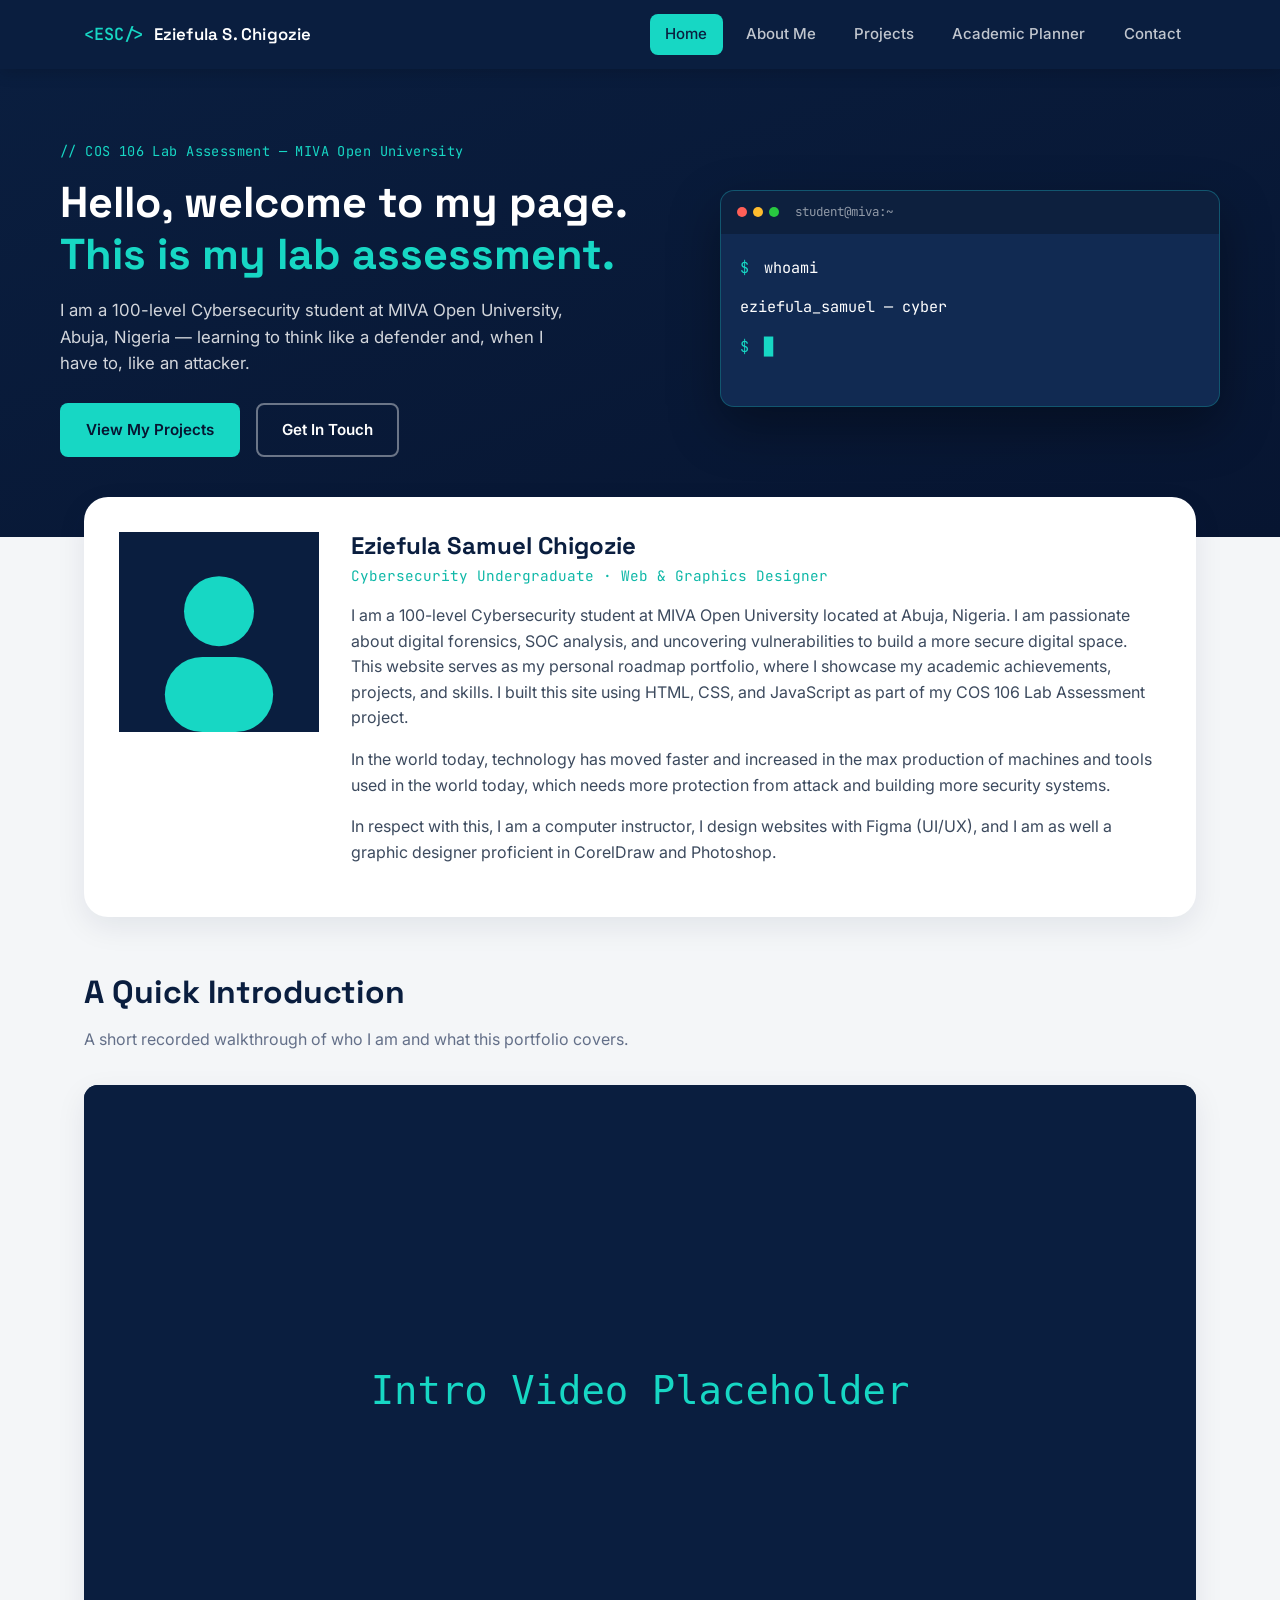
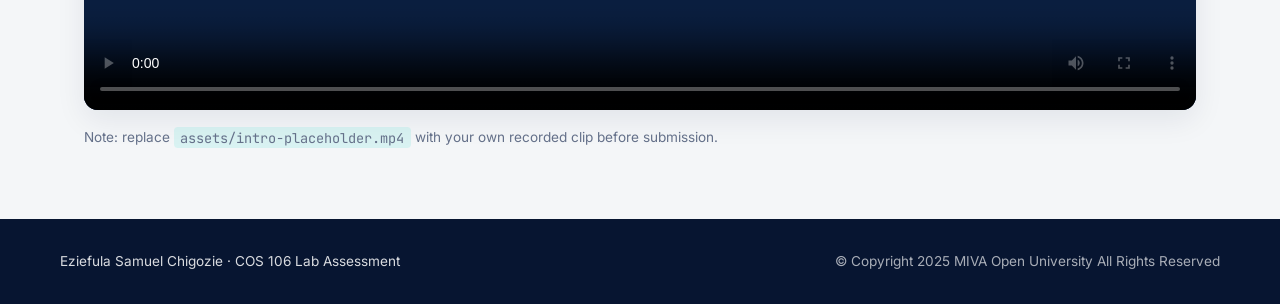
==== index.html @ ee3c6202 "Fix image tag and update profile section" ====
<!DOCTYPE html>
<html lang="en">
<head>
  <meta charset="UTF-8">
  <meta name="viewport" content="width=device-width, initial-scale=1.0">
  <title>Home | Eziefula Samuel Chigozie</title>
  <meta name="description" content="Personal academic portfolio of Eziefula Samuel Chigozie, Cybersecurity student at MIVA Open University.">
  <link rel="preconnect" href="https://fonts.googleapis.com">
  <link href="https://fonts.googleapis.com/css2?family=Space+Grotesk:wght@500;600;700&family=Inter:wght@400;500;600;700&family=JetBrains+Mono:wght@400;500;600&display=swap" rel="stylesheet">
  <link rel="stylesheet" href="styles.css">
</head>
<body>

  <!-- ============ HEADER / NAV ============ -->
  <header class="site-header">
    <div class="nav-wrap">
      <a href="index.html" class="brand">
        <span class="brand-mark" aria-hidden="true">&lt;ESC/&gt;</span>
        <span class="brand-text">Eziefula S. Chigozie</span>
      </a>

      <button class="nav-toggle" id="navToggle" aria-label="Toggle navigation menu" aria-expanded="false">
        <span></span><span></span><span></span>
      </button>

      <nav class="site-nav" id="siteNav" aria-label="Primary">
        <ul>
          <li><a href="index.html" class="nav-link is-active">Home</a></li>
          <li><a href="about.html" class="nav-link">About Me</a></li>
          <li><a href="projects.html" class="nav-link">Projects</a></li>
          <li><a href="planner.html" class="nav-link">Academic Planner</a></li>
          <li><a href="contact.html" class="nav-link">Contact</a></li>
        </ul>
      </nav>
    </div>
  </header>

  <main id="mainContent">

    <section class="hero">
      <div class="hero-grid">
        <div class="hero-copy">
          <p class="eyebrow">// COS 106 Lab Assessment — MIVA Open University</p>
          <h1>Hello, welcome to my page.<br><span class="accent-text">This is my lab assessment.</span></h1>
          <p class="hero-lede">
            I am a 100-level Cybersecurity student at MIVA Open University, Abuja, Nigeria —
            learning to think like a defender and, when I have to, like an attacker.
          </p>
          <div class="hero-actions">
            <a href="projects.html" class="btn btn-primary">View My Projects</a>
            <a href="contact.html" class="btn btn-ghost">Get In Touch</a>
          </div>
        </div>

        <div class="hero-terminal" aria-hidden="true">
          <div class="terminal-bar">
            <span class="dot dot-red"></span><span class="dot dot-amber"></span><span class="dot dot-green"></span>
            <span class="terminal-title">student@miva:~</span>
          </div>
          <div class="terminal-body">
            <p><span class="prompt">$</span> whoami</p>
            <p class="type-line" id="typeLine"></p>
            <p><span class="prompt">$</span> <span class="cursor-blink">&#9608;</span></p>
          </div>
          <div class="terminal-scan" aria-hidden="true"></div>
        </div>
      </div>
    </section>

    <section class="section profile-section">
      <div class="profile-card">
        <img
          class="Sammy/sammy.png"
          src="data:image/svg+xml;charset=UTF-8,%3Csvg xmlns='http://www.w3.org/2000/svg' width='240' height='240'%3E%3Crect width='240' height='240' fill='%230A1E3F'/%3E%3Ccircle cx='120' cy='95' r='42' fill='%2317D7C4'/%3E%3Crect x='55' y='150' width='130' height='90' rx='45' fill='%2317D7C4'/%3E%3C/svg%3E"
          alt="Profile placeholder photograph of Eziefula Samuel Chigozie">
        <div class="profile-text">
          <h2>Eziefula Samuel Chigozie</h2>
          <p class="profile-role">Cybersecurity Undergraduate &middot; Web &amp; Graphics Designer</p>
          <p>
            I am a 100-level Cybersecurity student at MIVA Open University located at Abuja, Nigeria.
            I am passionate about digital forensics, SOC analysis, and uncovering vulnerabilities to
            build a more secure digital space. This website serves as my personal roadmap portfolio,
            where I showcase my academic achievements, projects, and skills. I built this site using
            HTML, CSS, and JavaScript as part of my COS 106 Lab Assessment project.
          </p>
          <p>
            In the world today, technology has moved faster and increased in the max production of
            machines and tools used in the world today, which needs more protection from attack and
            building more security systems.
          </p>
          <p>
            In respect with this, I am a computer instructor, I design websites with Figma (UI/UX),
            and I am as well a graphic designer proficient in CorelDraw and Photoshop.
          </p>
        </div>
      </div>
    </section>

    <section class="section media-section">
      <h2 class="section-title">A Quick Introduction</h2>
      <p class="section-subtitle">A short recorded walkthrough of who I am and what this portfolio covers.</p>
      <div class="media-wrap">
        <video controls poster="data:image/svg+xml;charset=UTF-8,%3Csvg xmlns='http://www.w3.org/2000/svg' width='800' height='450'%3E%3Crect width='800' height='450' fill='%230A1E3F'/%3E%3Ctext x='400' y='230' fill='%2317D7C4' font-size='28' font-family='monospace' text-anchor='middle'%3EIntro Video Placeholder%3C/text%3E%3C/svg%3E">
          <source src="assets/intro-placeholder.mp4" type="video/mp4">
          Your browser does not support the video element. Here is a
          <a href="assets/intro-placeholder.mp4">link to the video</a> instead.
        </video>
        <p class="media-caption">Note: replace <code>assets/intro-placeholder.mp4</code> with your own recorded clip before submission.</p>
      </div>
    </section>

  </main>

  <!-- ============ FOOTER ============ -->
  <footer class="site-footer">
    <div class="footer-inner">
      <p class="footer-brand">Eziefula Samuel Chigozie &middot; COS 106 Lab Assessment</p>
      <p class="footer-copy">&copy; Copyright 2025 MIVA Open University All Rights Reserved</p>
    </div>
  </footer>

  <script src="script.js"></script>
</body>
</html>
---- styles.css ----
/* =========================================================
   COS 106 STUDENT PORTFOLIO — STYLES
   Design tokens: Deep Navy / Slate / Light Gray / Cyan-Teal
   ========================================================= */

:root {
  /* --- Color tokens --- */
  --color-navy:        #0A1E3F;
  --color-navy-deep:   #071531;
  --color-navy-mid:    #112A52;
  --color-slate:       #3C4A5E;
  --color-slate-light: #647089;
  --color-fog:         #F4F6F8;
  --color-white:       #FFFFFF;
  --color-cyan:        #17D7C4;
  --color-cyan-deep:   #0FB8A8;
  --color-blue-accent: #00B4D8;
  --color-success:     #2BB673;
  --color-error:       #E63946;

  /* --- Type tokens --- */
  --font-display: 'Space Grotesk', system-ui, sans-serif;
  --font-body:    'Inter', system-ui, sans-serif;
  --font-mono:    'JetBrains Mono', 'Courier New', monospace;

  /* --- Layout tokens --- */
  --max-width: 1160px;
  --radius-sm: 8px;
  --radius-md: 14px;
  --radius-lg: 24px;
  --shadow-card: 0 10px 30px rgba(10, 30, 63, 0.08);
  --shadow-card-hover: 0 16px 40px rgba(10, 30, 63, 0.14);
  --transition-base: 0.25s ease;
}

/* =========================== RESET =========================== */
*, *::before, *::after { box-sizing: border-box; }
html { scroll-behavior: smooth; }
body {
  margin: 0;
  font-family: var(--font-body);
  color: var(--color-slate);
  background: var(--color-fog);
  line-height: 1.6;
  -webkit-font-smoothing: antialiased;
}
img { max-width: 100%; display: block; }
a { color: inherit; text-decoration: none; }
ul { list-style: none; margin: 0; padding: 0; }
h1, h2, h3, h4 {
  font-family: var(--font-display);
  color: var(--color-navy);
  margin: 0 0 0.5em;
  line-height: 1.2;
}
p { margin: 0 0 1em; }
button { font-family: inherit; cursor: pointer; }
input, textarea { font-family: inherit; }

.sr-only {
  position: absolute; width: 1px; height: 1px;
  padding: 0; margin: -1px; overflow: hidden;
  clip: rect(0,0,0,0); white-space: nowrap; border: 0;
}

@media (prefers-reduced-motion: reduce) {
  *, *::before, *::after { animation-duration: 0.001ms !important; transition-duration: 0.001ms !important; }
  html { scroll-behavior: auto; }
}

/* =========================== HEADER / NAV =========================== */
.site-header {
  position: sticky;
  top: 0;
  z-index: 100;
  background: var(--color-navy);
  box-shadow: 0 2px 16px rgba(0,0,0,0.18);
}

.nav-wrap {
  max-width: var(--max-width);
  margin: 0 auto;
  padding: 0.85rem 1.5rem;
  display: flex;
  align-items: center;
  justify-content: space-between;
}

.brand {
  display: flex;
  align-items: center;
  gap: 0.6rem;
  color: var(--color-white);
}
.brand-mark {
  font-family: var(--font-mono);
  color: var(--color-cyan);
  font-weight: 600;
  font-size: 1.05rem;
}
.brand-text {
  font-family: var(--font-display);
  font-weight: 600;
  font-size: 1.05rem;
  letter-spacing: 0.2px;
}

.site-nav ul {
  display: flex;
  gap: 0.5rem;
}

.nav-link {
  display: inline-block;
  padding: 0.55rem 0.95rem;
  border-radius: var(--radius-sm);
  color: rgba(255,255,255,0.75);
  font-weight: 500;
  font-size: 0.94rem;
  position: relative;
  transition: color var(--transition-base), background var(--transition-base);
}
.nav-link:hover { color: var(--color-white); background: rgba(23, 215, 196, 0.12); }
.nav-link.is-active { color: var(--color-navy); background: var(--color-cyan); }
.nav-link.is-active:hover { color: var(--color-navy); }

.nav-toggle {
  display: none;
  flex-direction: column;
  gap: 5px;
  background: none;
  border: none;
  padding: 8px;
}
.nav-toggle span {
  width: 24px; height: 2px;
  background: var(--color-white);
  border-radius: 2px;
  transition: transform var(--transition-base), opacity var(--transition-base);
}

/* =========================== HERO =========================== */
.hero {
  background: linear-gradient(160deg, var(--color-navy) 0%, var(--color-navy-deep) 100%);
  padding: 4.5rem 1.5rem 5rem;
  color: var(--color-white);
}
.hero-grid {
  max-width: var(--max-width);
  margin: 0 auto;
  display: grid;
  grid-template-columns: 1.1fr 0.9fr;
  gap: 3rem;
  align-items: center;
}
.eyebrow {
  font-family: var(--font-mono);
  color: var(--color-cyan);
  font-size: 0.85rem;
  letter-spacing: 0.03em;
  margin-bottom: 0.9rem;
}
.hero-copy h1 {
  color: var(--color-white);
  font-size: clamp(1.9rem, 3.4vw, 2.7rem);
  margin-bottom: 1rem;
}
.accent-text { color: var(--color-cyan); }
.hero-lede {
  color: rgba(255,255,255,0.82);
  font-size: 1.05rem;
  max-width: 46ch;
}
.hero-actions {
  display: flex;
  gap: 1rem;
  margin-top: 1.6rem;
  flex-wrap: wrap;
}

.btn {
  display: inline-block;
  padding: 0.8rem 1.5rem;
  border-radius: var(--radius-sm);
  font-weight: 600;
  font-size: 0.95rem;
  border: 2px solid transparent;
  transition: transform var(--transition-base), background var(--transition-base), border-color var(--transition-base);
}
.btn:hover { transform: translateY(-2px); }
.btn-primary {
  background: var(--color-cyan);
  color: var(--color-navy-deep);
}
.btn-primary:hover { background: var(--color-cyan-deep); }
.btn-ghost {
  border-color: rgba(255,255,255,0.4);
  color: var(--color-white);
}
.btn-ghost:hover { border-color: var(--color-cyan); color: var(--color-cyan); }
.btn-block { width: 100%; text-align: center; border: none; }

/* --- Terminal signature element --- */
.hero-terminal {
  position: relative;
  background: var(--color-navy-mid);
  border-radius: var(--radius-md);
  overflow: hidden;
  box-shadow: 0 20px 50px rgba(0,0,0,0.35);
  border: 1px solid rgba(23,215,196,0.25);
}
.terminal-bar {
  display: flex;
  align-items: center;
  gap: 0.4rem;
  padding: 0.7rem 1rem;
  background: rgba(0,0,0,0.25);
}
.dot { width: 10px; height: 10px; border-radius: 50%; }
.dot-red { background: #FF5F57; }
.dot-amber { background: #FEBC2E; }
.dot-green { background: #28C840; }
.terminal-title {
  margin-left: 0.6rem;
  font-family: var(--font-mono);
  font-size: 0.78rem;
  color: rgba(255,255,255,0.55);
}
.terminal-body {
  padding: 1.4rem 1.2rem 2rem;
  font-family: var(--font-mono);
  font-size: 0.95rem;
  min-height: 130px;
}
.terminal-body .prompt { color: var(--color-cyan); margin-right: 0.4rem; }
.type-line {
  color: var(--color-white);
  min-height: 1.3em;
}
.type-line::after {
  content: '';
}
.cursor-blink {
  color: var(--color-cyan);
  animation: blink 1s step-end infinite;
}
@keyframes blink { 50% { opacity: 0; } }

.terminal-scan {
  position: absolute;
  left: 0; right: 0;
  height: 2px;
  background: linear-gradient(90deg, transparent, var(--color-cyan), transparent);
  opacity: 0.7;
  animation: scan-sweep 3.6s linear infinite;
}
@keyframes scan-sweep {
  0% { top: 0; }
  100% { top: 100%; }
}

/* =========================== SECTIONS (generic) =========================== */
.section {
  max-width: var(--max-width);
  margin: 0 auto;
  padding: 3.5rem 1.5rem;
}
.section-title {
  font-size: clamp(1.5rem, 2.6vw, 2rem);
}
.section-subtitle {
  color: var(--color-slate-light);
  max-width: 60ch;
  margin-bottom: 2rem;
}
.subsection-title {
  font-family: var(--font-display);
  color: var(--color-navy);
  font-size: 1.15rem;
  margin-top: 2.4rem;
  margin-bottom: 1rem;
  border-left: 4px solid var(--color-cyan);
  padding-left: 0.7rem;
}

/* =========================== PROFILE CARD =========================== */
.profile-section { padding-top: 0; margin-top: -2.5rem; position: relative; z-index: 2; }
.profile-card {
  background: var(--color-white);
  border-radius: var(--radius-lg);
  box-shadow: var(--shadow-card);
  padding: 2.2rem;
  display: grid;
  grid-template-columns: 200px 1fr;
  gap: 2rem;
  align-items: start;
}
.profile-photo {
  width: 100%;
  aspect-ratio: 1;
  object-fit: cover;
  border-radius: 50%;
  border: 4px solid var(--color-cyan);
}
.profile-text h2 { margin-bottom: 0.2rem; }
.profile-role {
  font-family: var(--font-mono);
  color: var(--color-cyan-deep);
  font-size: 0.9rem;
  margin-bottom: 1rem;
}

/* =========================== MEDIA / VIDEO =========================== */
.media-section { padding-top: 0; }
.media-wrap video {
  width: 100%;
  border-radius: var(--radius-md);
  box-shadow: var(--shadow-card);
  background: var(--color-navy);
}
.media-caption {
  font-size: 0.85rem;
  color: var(--color-slate-light);
  margin-top: 0.6rem;
}
.media-caption code {
  background: rgba(23,215,196,0.12);
  padding: 0.1rem 0.4rem;
  border-radius: 4px;
  font-family: var(--font-mono);
}

/* =========================== TABLE (About) =========================== */
.table-wrap { overflow-x: auto; }
.edu-table {
  width: 100%;
  border-collapse: collapse;
  background: var(--color-white);
  border-radius: var(--radius-md);
  overflow: hidden;
  box-shadow: var(--shadow-card);
}
.edu-table th, .edu-table td {
  padding: 0.95rem 1.2rem;
  text-align: left;
  border-bottom: 1px solid #E7EBEF;
}
.edu-table th {
  background: var(--color-navy);
  color: var(--color-white);
  font-family: var(--font-mono);
  font-size: 0.82rem;
  text-transform: uppercase;
  letter-spacing: 0.04em;
}
.edu-table tbody tr:last-child td { border-bottom: none; }
.edu-table tbody tr:hover { background: rgba(23,215,196,0.06); }

/* =========================== CARD GRID (Aspirations / Projects) =========================== */
.card-grid {
  display: grid;
  gap: 1.5rem;
}
.aspirations-grid { grid-template-columns: repeat(3, 1fr); }
.projects-grid { grid-template-columns: repeat(3, 1fr); }

.info-card {
  background: var(--color-white);
  border-radius: var(--radius-md);
  padding: 1.6rem;
  box-shadow: var(--shadow-card);
  transition: transform var(--transition-base), box-shadow var(--transition-base);
  border-top: 3px solid var(--color-cyan);
}
.info-card:hover { transform: translateY(-4px); box-shadow: var(--shadow-card-hover); }
.info-card-icon { font-size: 1.6rem; }
.info-card h4 { margin-top: 0.6rem; }
.info-card p { color: var(--color-slate-light); font-size: 0.94rem; margin: 0; }

/* =========================== SKILLS =========================== */
.skills-list { display: flex; flex-direction: column; gap: 1.1rem; }
.skill-item-head {
  display: flex;
  justify-content: space-between;
  font-size: 0.92rem;
  margin-bottom: 0.4rem;
  color: var(--color-navy);
  font-weight: 500;
}
.skill-bar {
  height: 10px;
  background: #E2E8ED;
  border-radius: 10px;
  overflow: hidden;
}
.skill-bar-fill {
  height: 100%;
  width: var(--fill, 0%);
  background: linear-gradient(90deg, var(--color-cyan), var(--color-blue-accent));
  border-radius: 10px;
  transition: width 1s ease;
}

.badge-row { display: flex; flex-wrap: wrap; gap: 0.7rem; }
.badge {
  background: var(--color-navy);
  color: var(--color-cyan);
  font-family: var(--font-mono);
  font-size: 0.85rem;
  padding: 0.5rem 1rem;
  border-radius: 999px;
}

/* =========================== PROJECTS =========================== */
.project-card {
  background: var(--color-white);
  border-radius: var(--radius-md);
  overflow: hidden;
  box-shadow: var(--shadow-card);
  transition: transform var(--transition-base), box-shadow var(--transition-base);
  display: flex;
  flex-direction: column;
}
.project-card:hover { transform: translateY(-6px); box-shadow: var(--shadow-card-hover); }
.project-thumb { width: 100%; height: 170px; object-fit: cover; }
.project-body { padding: 1.4rem; display: flex; flex-direction: column; gap: 0.6rem; flex: 1; }
.project-body h3 { font-size: 1.1rem; margin-bottom: 0.2rem; }
.project-body p { color: var(--color-slate-light); font-size: 0.92rem; margin: 0; }
.tag-list { display: flex; gap: 0.5rem; flex-wrap: wrap; margin-top: 0.3rem; }
.tag-list li {
  font-family: var(--font-mono);
  font-size: 0.72rem;
  background: rgba(23,215,196,0.12);
  color: var(--color-cyan-deep);
  padding: 0.25rem 0.6rem;
  border-radius: 6px;
}
.project-links {
  margin-top: auto;
  display: flex;
  justify-content: space-between;
  font-size: 0.88rem;
  font-weight: 600;
  color: var(--color-blue-accent);
  padding-top: 0.6rem;
}
.project-links a:hover { color: var(--color-cyan-deep); }

/* =========================== PLANNER =========================== */
.planner-card {
  background: var(--color-white);
  border-radius: var(--radius-lg);
  box-shadow: var(--shadow-card);
  padding: 2rem;
}
.task-form { display: flex; gap: 0.8rem; flex-wrap: wrap; }
.task-form input {
  flex: 1;
  min-width: 220px;
  padding: 0.75rem 1rem;
  border: 1.5px solid #D9E0E7;
  border-radius: var(--radius-sm);
  font-size: 0.96rem;
  transition: border-color var(--transition-base);
}
.task-form input:focus { outline: none; border-color: var(--color-cyan); }

.planner-meta {
  display: flex;
  gap: 1.4rem;
  font-family: var(--font-mono);
  font-size: 0.85rem;
  color: var(--color-slate-light);
  margin: 1.2rem 0 0.6rem;
}

.task-list { display: flex; flex-direction: column; gap: 0.7rem; margin-top: 0.8rem; }
.task-item {
  display: flex;
  align-items: center;
  gap: 0.8rem;
  background: var(--color-fog);
  border-radius: var(--radius-sm);
  padding: 0.85rem 1rem;
  border-left: 4px solid var(--color-cyan);
  transition: background var(--transition-base);
}
.task-item.is-complete { border-left-color: #C7CDD4; opacity: 0.7; }
.task-item.is-complete .task-text { text-decoration: line-through; color: var(--color-slate-light); }
.task-text { flex: 1; }
.task-check, .task-delete {
  border: none;
  background: transparent;
  padding: 0.4rem 0.6rem;
  border-radius: 6px;
  font-size: 0.85rem;
  font-weight: 600;
}
.task-check { color: var(--color-success); }
.task-check:hover { background: rgba(43,182,115,0.12); }
.task-delete { color: var(--color-error); }
.task-delete:hover { background: rgba(230,57,70,0.12); }

.empty-state {
  text-align: center;
  color: var(--color-slate-light);
  font-size: 0.92rem;
  padding: 1rem 0 0;
}
.empty-state.is-hidden, .task-list.is-hidden { display: none; }

/* =========================== CONTACT =========================== */
.contact-wrap {
  display: grid;
  grid-template-columns: 1.4fr 1fr;
  gap: 2rem;
  align-items: start;
}
.contact-form {
  background: var(--color-white);
  border-radius: var(--radius-lg);
  box-shadow: var(--shadow-card);
  padding: 2rem;
}
.form-row { margin-bottom: 1.3rem; display: flex; flex-direction: column; gap: 0.4rem; }
.form-row label { font-weight: 600; font-size: 0.9rem; color: var(--color-navy); }
.form-row input, .form-row textarea {
  padding: 0.8rem 1rem;
  border: 1.5px solid #D9E0E7;
  border-radius: var(--radius-sm);
  font-size: 0.95rem;
  resize: vertical;
  transition: border-color var(--transition-base);
}
.form-row input:focus, .form-row textarea:focus { outline: none; border-color: var(--color-cyan); }
.form-row.has-error input, .form-row.has-error textarea { border-color: var(--color-error); }
.field-error {
  color: var(--color-error);
  font-size: 0.82rem;
  min-height: 1.1em;
}
.form-status {
  margin-top: 1rem;
  font-weight: 600;
  font-size: 0.92rem;
  padding: 0.8rem 1rem;
  border-radius: var(--radius-sm);
  display: none;
}
.form-status.is-success { display: block; background: rgba(43,182,115,0.12); color: var(--color-success); }
.form-status.is-error { display: block; background: rgba(230,57,70,0.1); color: var(--color-error); }

.contact-info {
  background: var(--color-navy);
  color: var(--color-white);
  border-radius: var(--radius-lg);
  padding: 2rem;
}
.contact-info h3 { color: var(--color-white); margin-bottom: 1.2rem; }
.contact-info ul { display: flex; flex-direction: column; gap: 1rem; }
.contact-info li { display: flex; flex-direction: column; gap: 0.15rem; font-size: 0.92rem; }
.info-label { font-family: var(--font-mono); color: var(--color-cyan); font-size: 0.78rem; text-transform: uppercase; letter-spacing: 0.04em; }

/* =========================== FOOTER =========================== */
.site-footer {
  background: var(--color-navy-deep);
  color: rgba(255,255,255,0.65);
  padding: 2rem 1.5rem;
}
.footer-inner {
  max-width: var(--max-width);
  margin: 0 auto;
  display: flex;
  justify-content: space-between;
  flex-wrap: wrap;
  gap: 0.5rem;
  font-size: 0.85rem;
}
.footer-brand { color: rgba(255,255,255,0.85); margin: 0; }
.footer-copy { margin: 0; }

/* =========================== VIEW SWITCHER =========================== */
.view { display: none; }
.view.is-active { display: block; animation: fade-in 0.4s ease; }
@keyframes fade-in {
  from { opacity: 0; transform: translateY(8px); }
  to { opacity: 1; transform: translateY(0); }
}

/* =========================== RESPONSIVE =========================== */
@media (max-width: 900px) {
  .hero-grid { grid-template-columns: 1fr; }
  .profile-card { grid-template-columns: 1fr; text-align: center; }
  .profile-photo { width: 160px; margin: 0 auto; }
  .aspirations-grid, .projects-grid { grid-template-columns: repeat(2, 1fr); }
  .contact-wrap { grid-template-columns: 1fr; }
}

@media (max-width: 640px) {
  .nav-toggle { display: flex; }
  .site-nav {
    position: absolute;
    top: 100%; left: 0; right: 0;
    background: var(--color-navy);
    max-height: 0;
    overflow: hidden;
    transition: max-height var(--transition-base);
  }
  .site-nav.is-open { max-height: 320px; }
  .site-nav ul { flex-direction: column; padding: 0.5rem 1.5rem 1rem; }
  .nav-link { display: block; }

  .aspirations-grid, .projects-grid { grid-template-columns: 1fr; }
  .section { padding: 2.5rem 1.2rem; }
  .hero { padding: 2.8rem 1.2rem 3.5rem; }
}
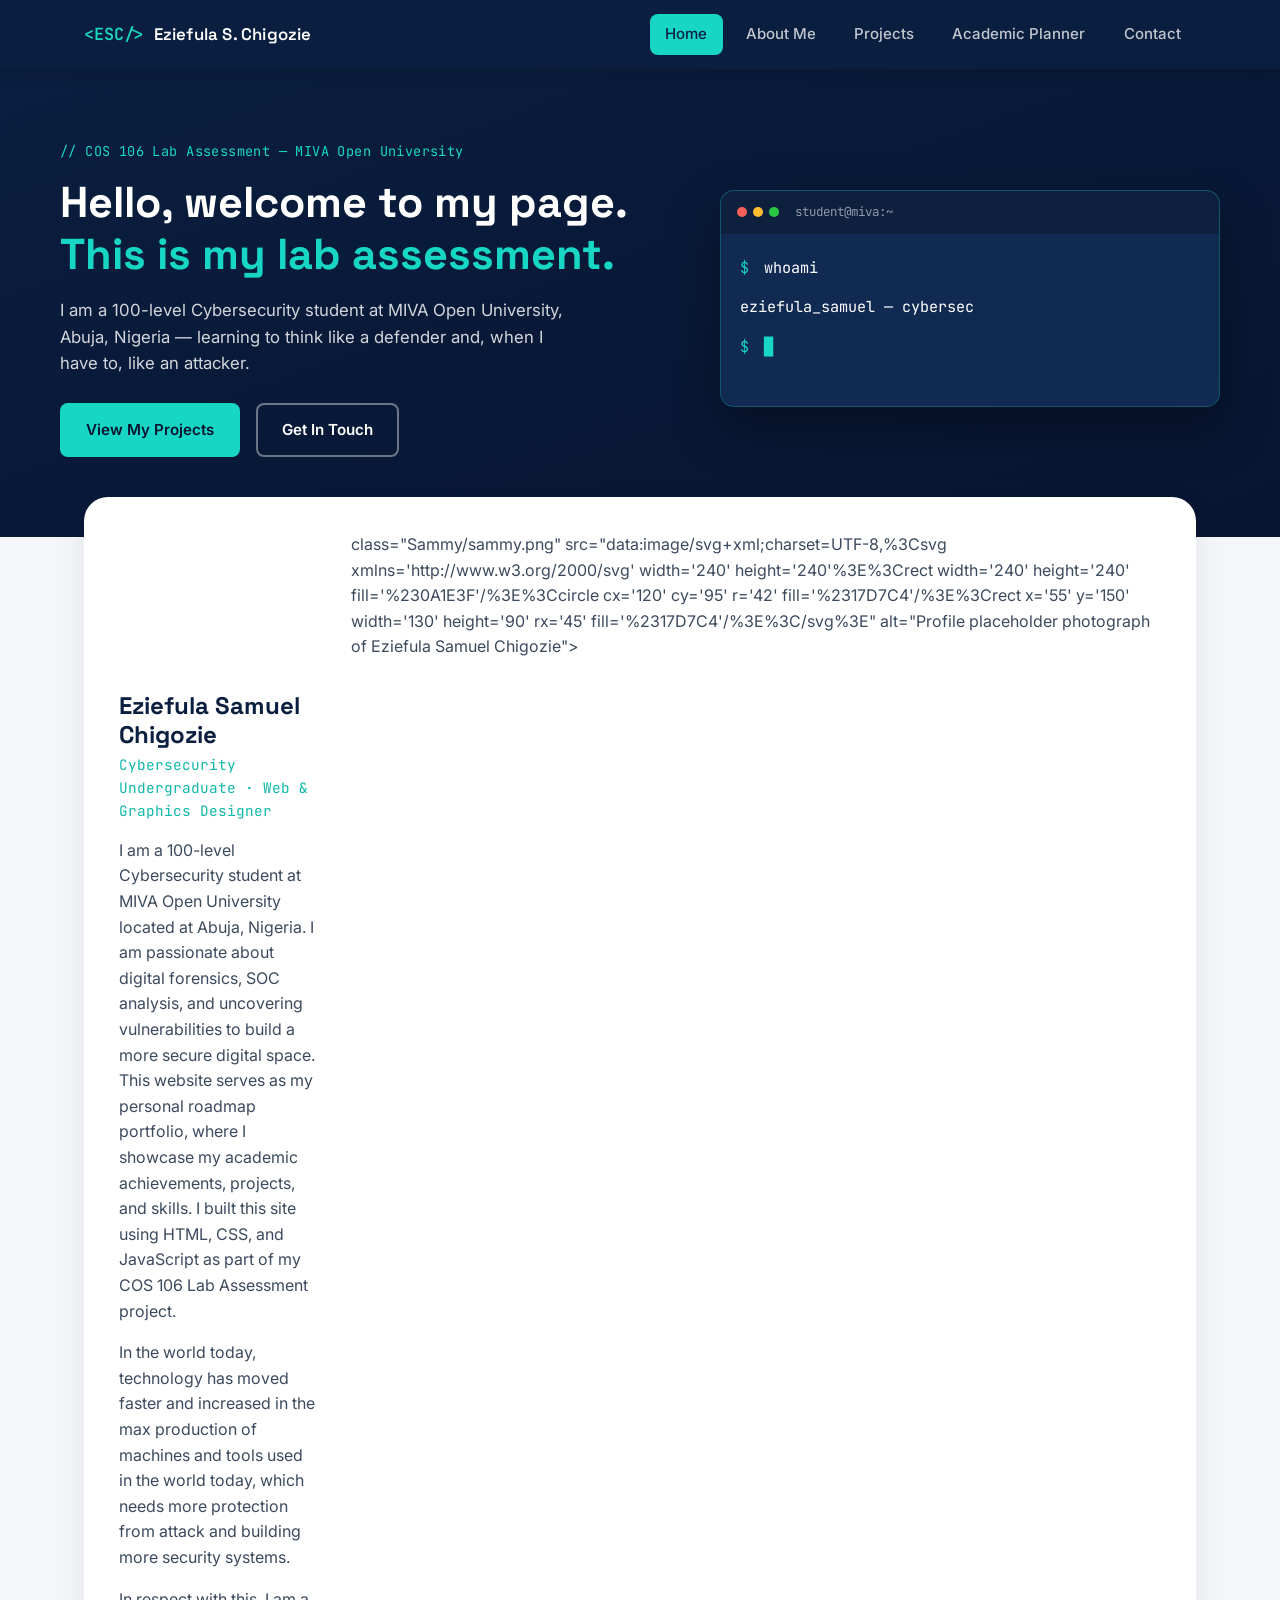
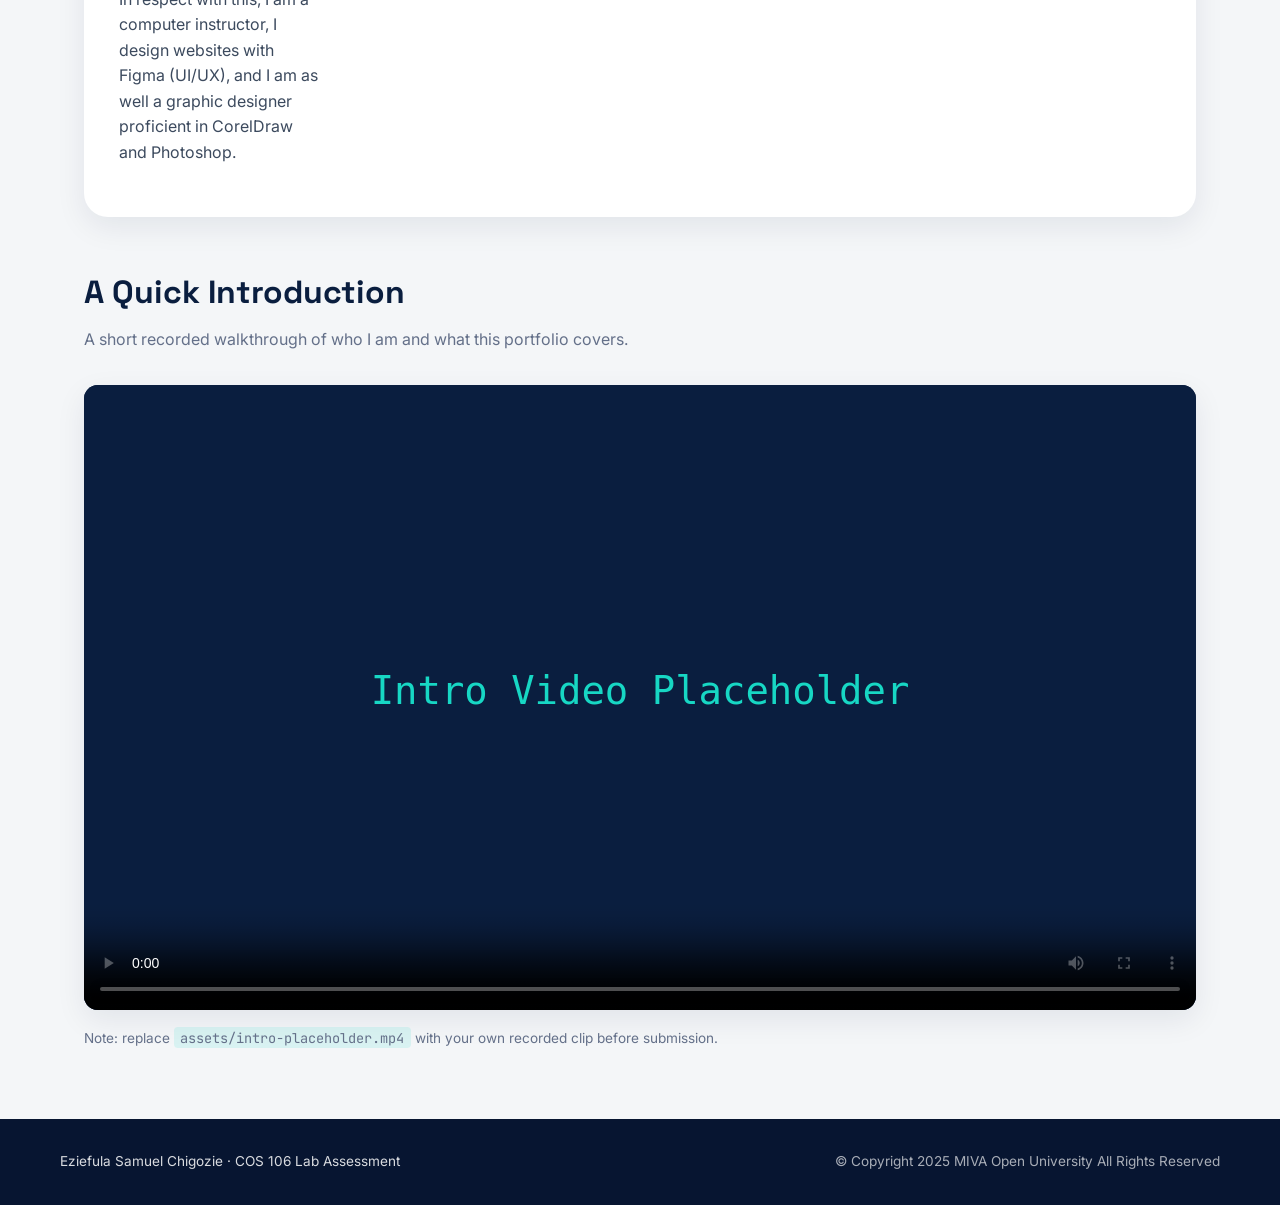
==== commit bf11a327: "Fix image source and class attribute in index.html" ====
--- a/index.html
+++ b/index.html
@@ -69,7 +69,7 @@
 
     <section class="section profile-section">
       <div class="profile-card">
-        <img
+        <img Sammy/sammy.png>
           class="Sammy/sammy.png"
           src="data:image/svg+xml;charset=UTF-8,%3Csvg xmlns='http://www.w3.org/2000/svg' width='240' height='240'%3E%3Crect width='240' height='240' fill='%230A1E3F'/%3E%3Ccircle cx='120' cy='95' r='42' fill='%2317D7C4'/%3E%3Crect x='55' y='150' width='130' height='90' rx='45' fill='%2317D7C4'/%3E%3C/svg%3E"
           alt="Profile placeholder photograph of Eziefula Samuel Chigozie">
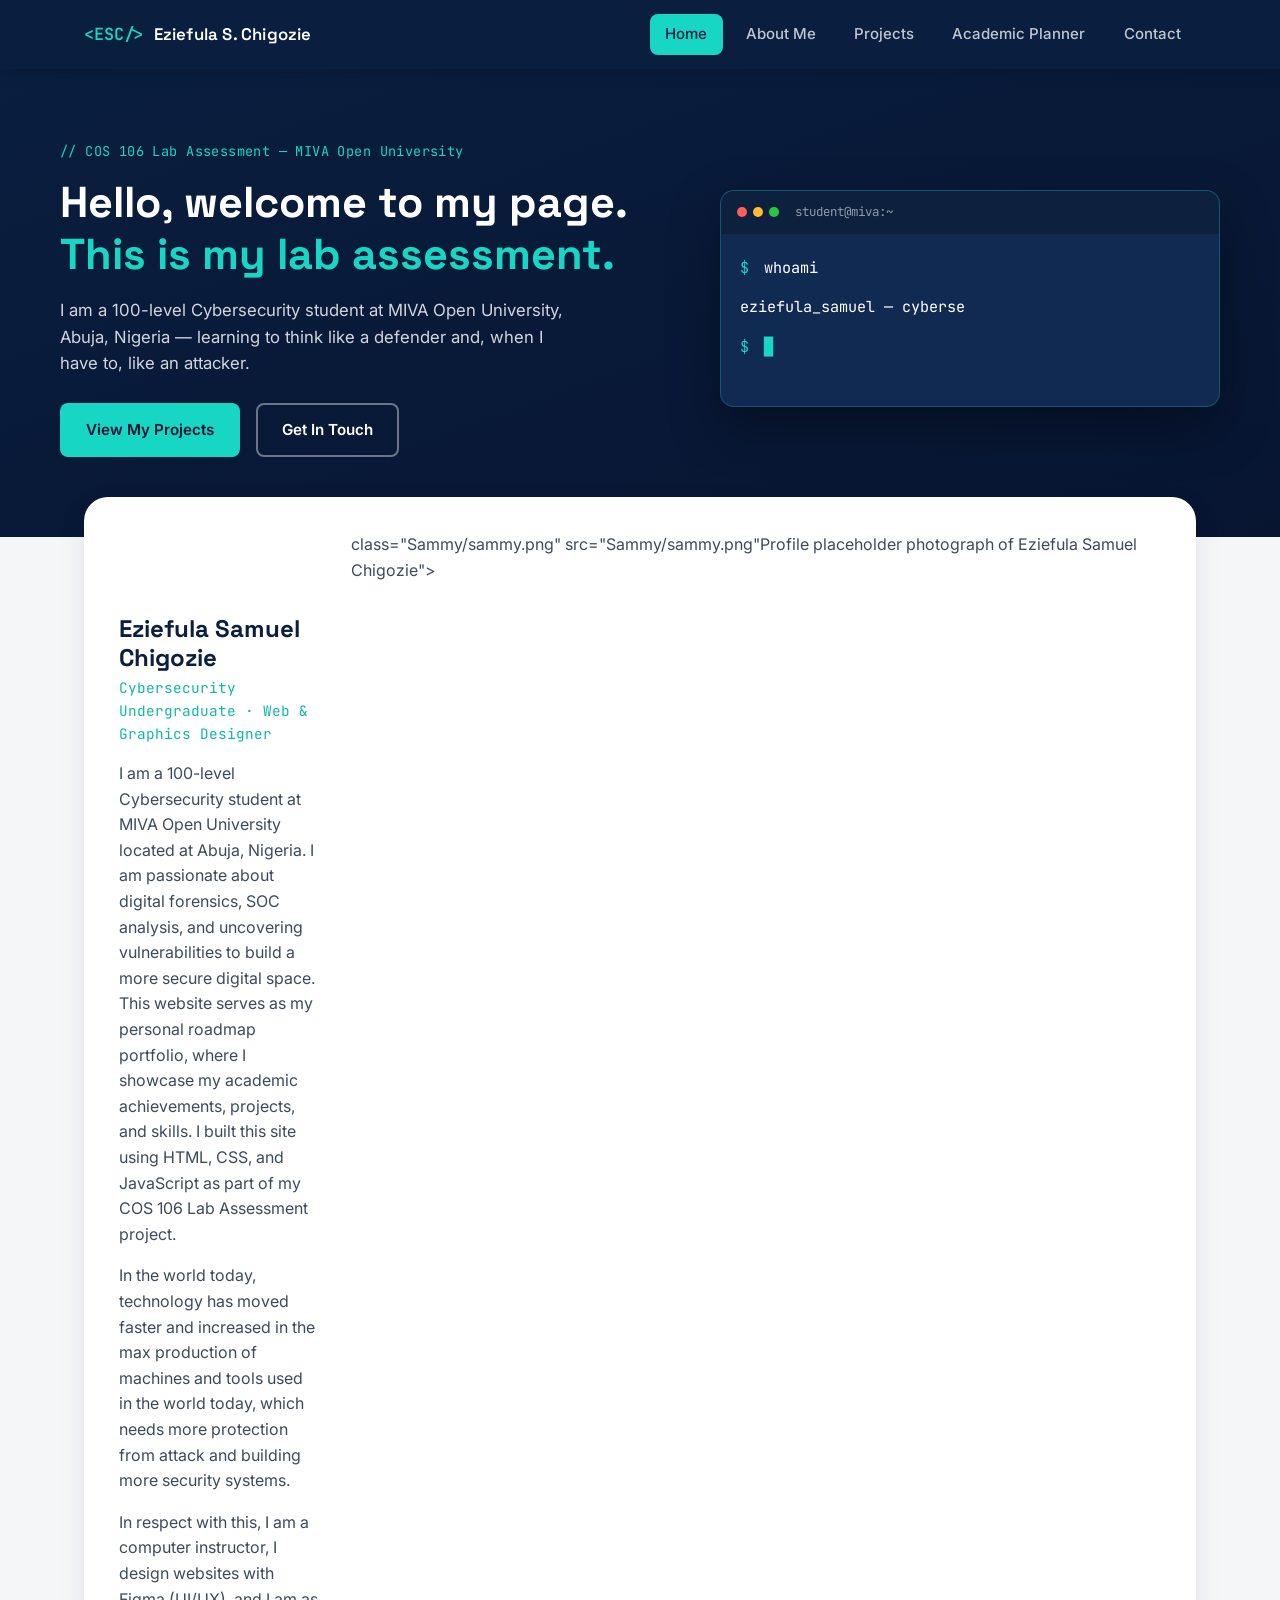
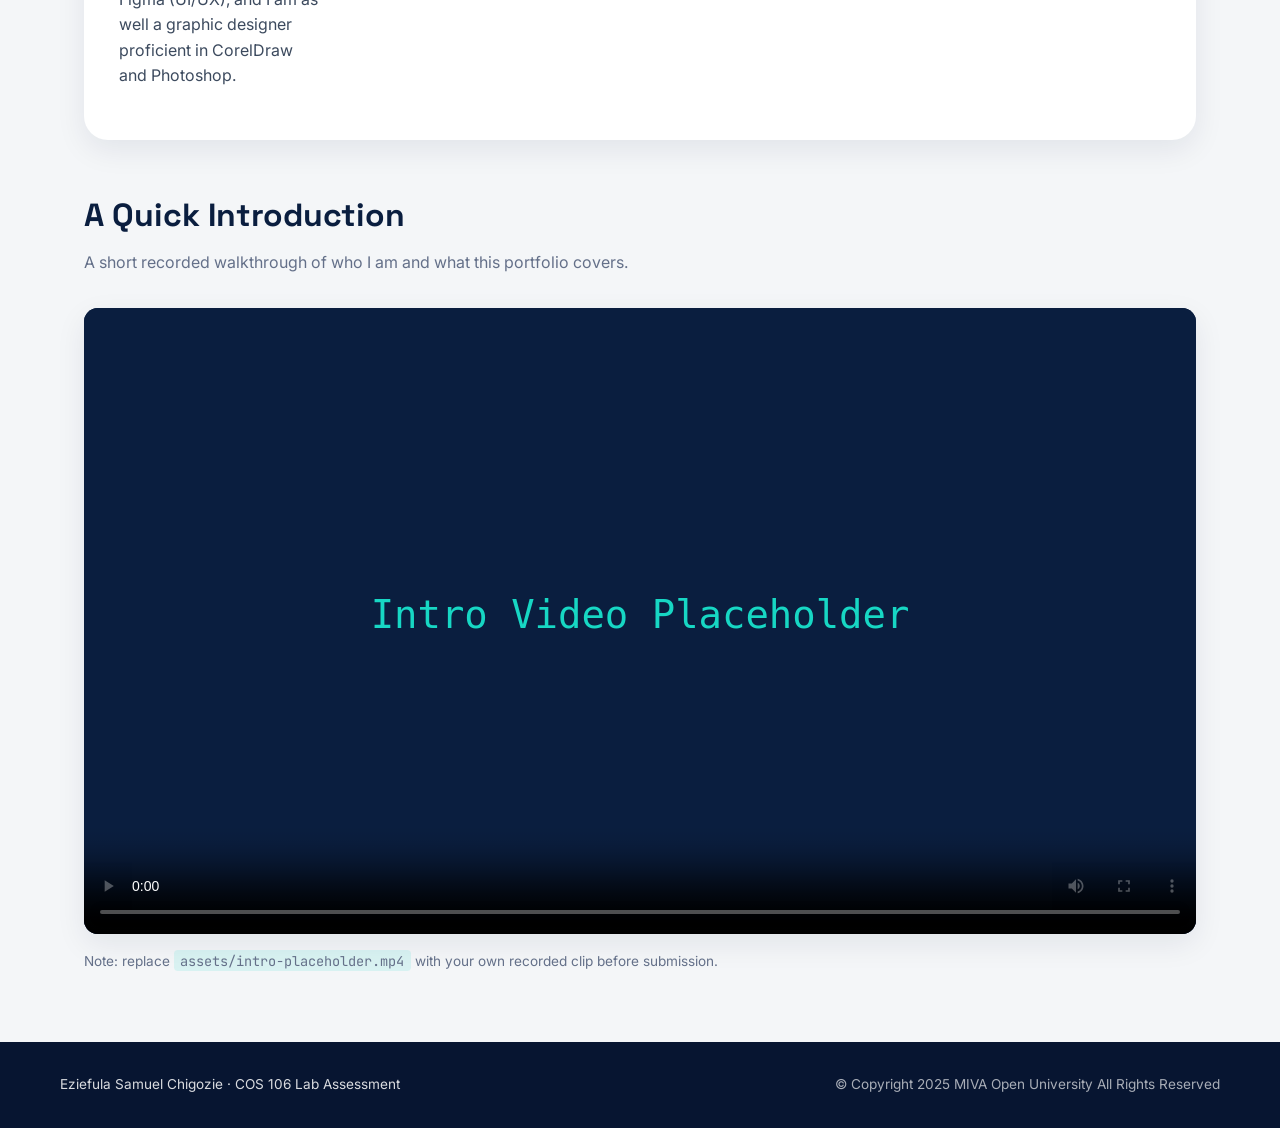
==== commit 81484afc: "Change profile image source to local file Updated the profile image source to a local file." ====
--- a/index.html
+++ b/index.html
@@ -71,8 +71,7 @@
       <div class="profile-card">
         <img Sammy/sammy.png>
           class="Sammy/sammy.png"
-          src="data:image/svg+xml;charset=UTF-8,%3Csvg xmlns='http://www.w3.org/2000/svg' width='240' height='240'%3E%3Crect width='240' height='240' fill='%230A1E3F'/%3E%3Ccircle cx='120' cy='95' r='42' fill='%2317D7C4'/%3E%3Crect x='55' y='150' width='130' height='90' rx='45' fill='%2317D7C4'/%3E%3C/svg%3E"
-          alt="Profile placeholder photograph of Eziefula Samuel Chigozie">
+          src="Sammy/sammy.png"Profile placeholder photograph of Eziefula Samuel Chigozie">
         <div class="profile-text">
           <h2>Eziefula Samuel Chigozie</h2>
           <p class="profile-role">Cybersecurity Undergraduate &middot; Web &amp; Graphics Designer</p>
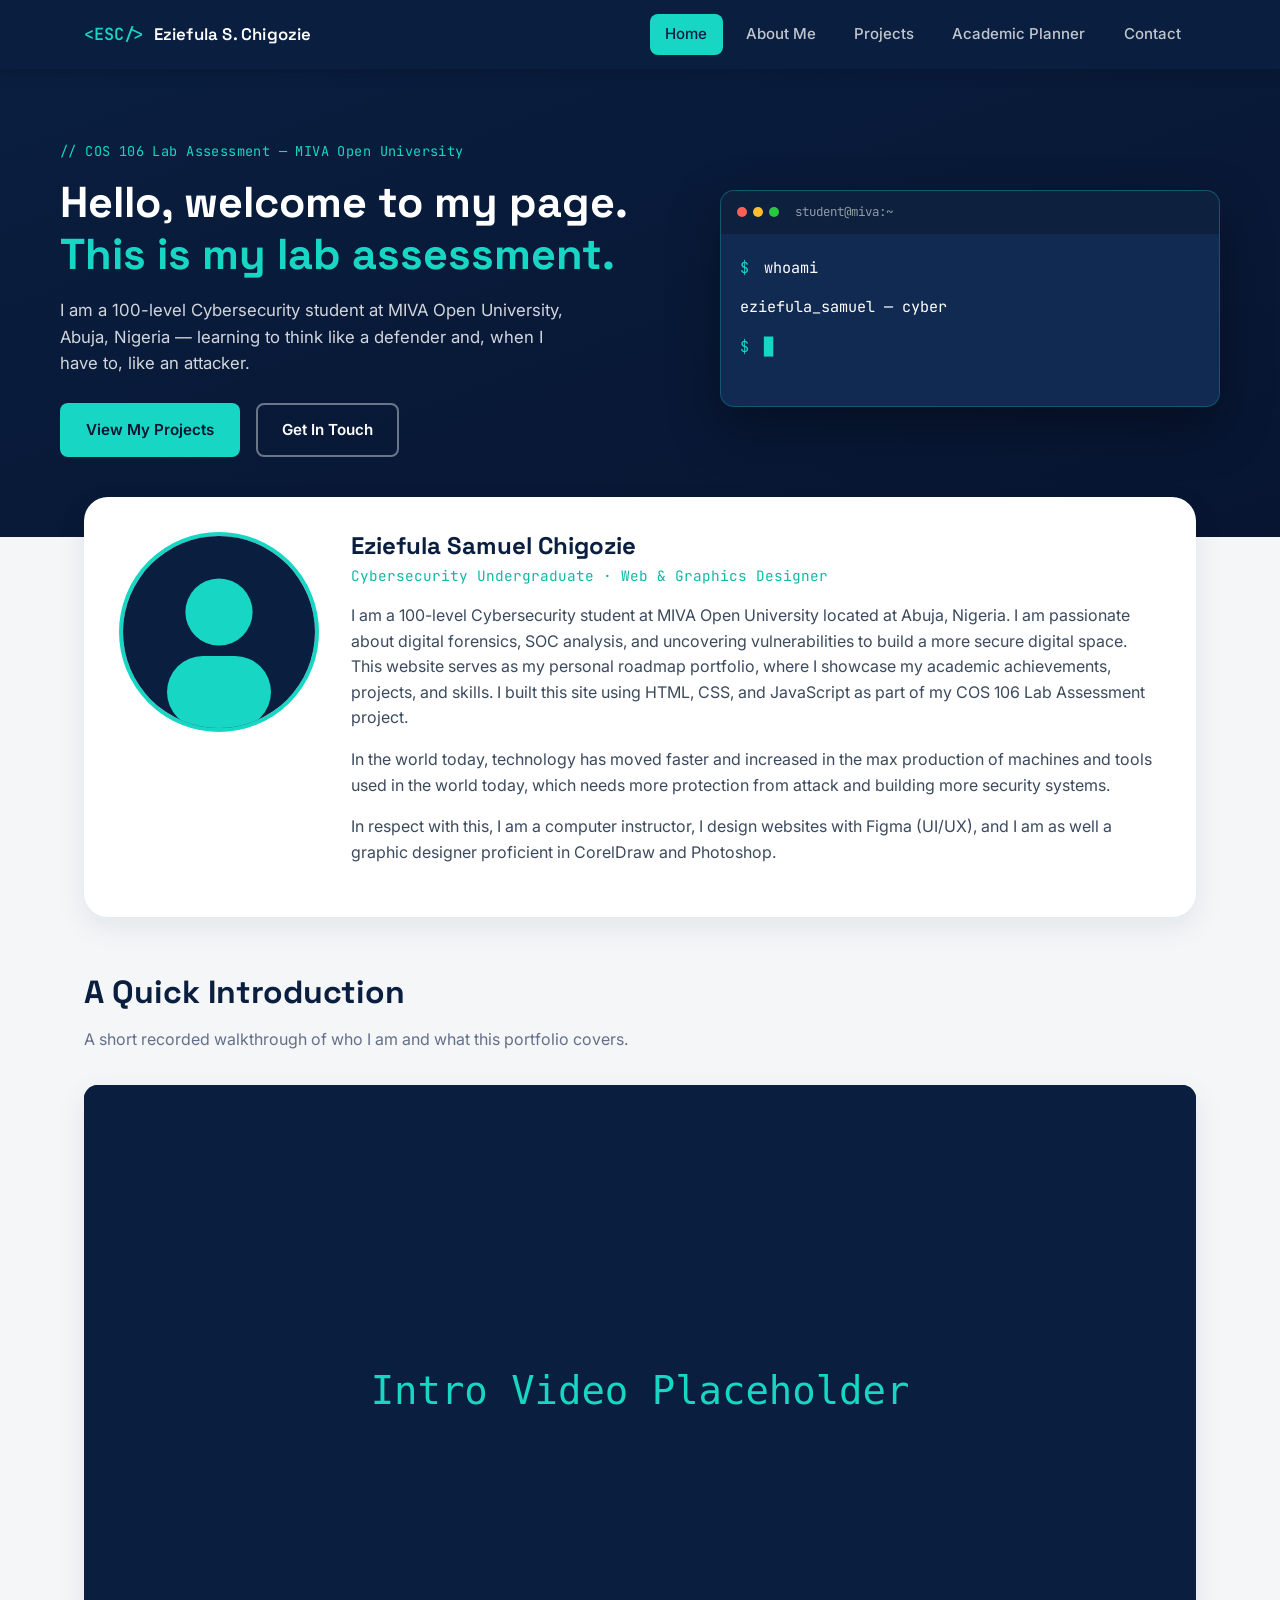
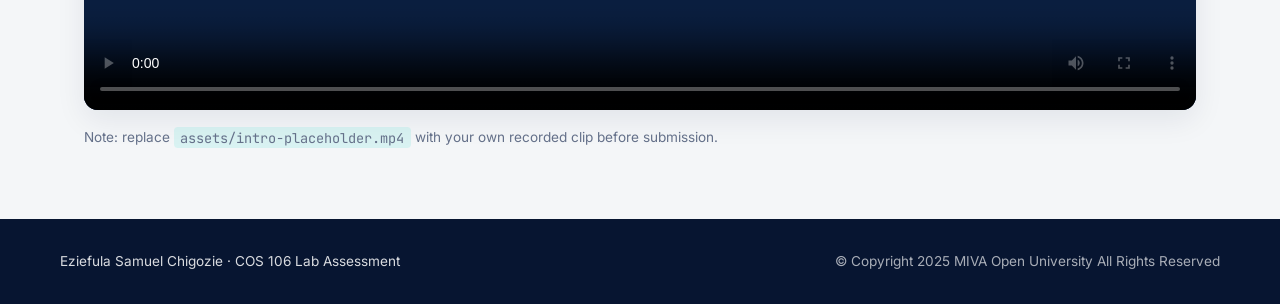
==== commit e26d3d96: "Replace profile image with SVG placeholder" ====
--- a/index.html
+++ b/index.html
@@ -69,9 +69,10 @@
 
     <section class="section profile-section">
       <div class="profile-card">
-        <img Sammy/sammy.png>
-          class="Sammy/sammy.png"
-          src="Sammy/sammy.png"Profile placeholder photograph of Eziefula Samuel Chigozie">
+        <img
+          class="profile-photo"
+          src="data:image/svg+xml;charset=UTF-8,%3Csvg xmlns='http://www.w3.org/2000/svg' width='240' height='240'%3E%3Crect width='240' height='240' fill='%230A1E3F'/%3E%3Ccircle cx='120' cy='95' r='42' fill='%2317D7C4'/%3E%3Crect x='55' y='150' width='130' height='90' rx='45' fill='%2317D7C4'/%3E%3C/svg%3E"
+          alt="Profile placeholder photograph of Eziefula Samuel Chigozie">
         <div class="profile-text">
           <h2>Eziefula Samuel Chigozie</h2>
           <p class="profile-role">Cybersecurity Undergraduate &middot; Web &amp; Graphics Designer</p>
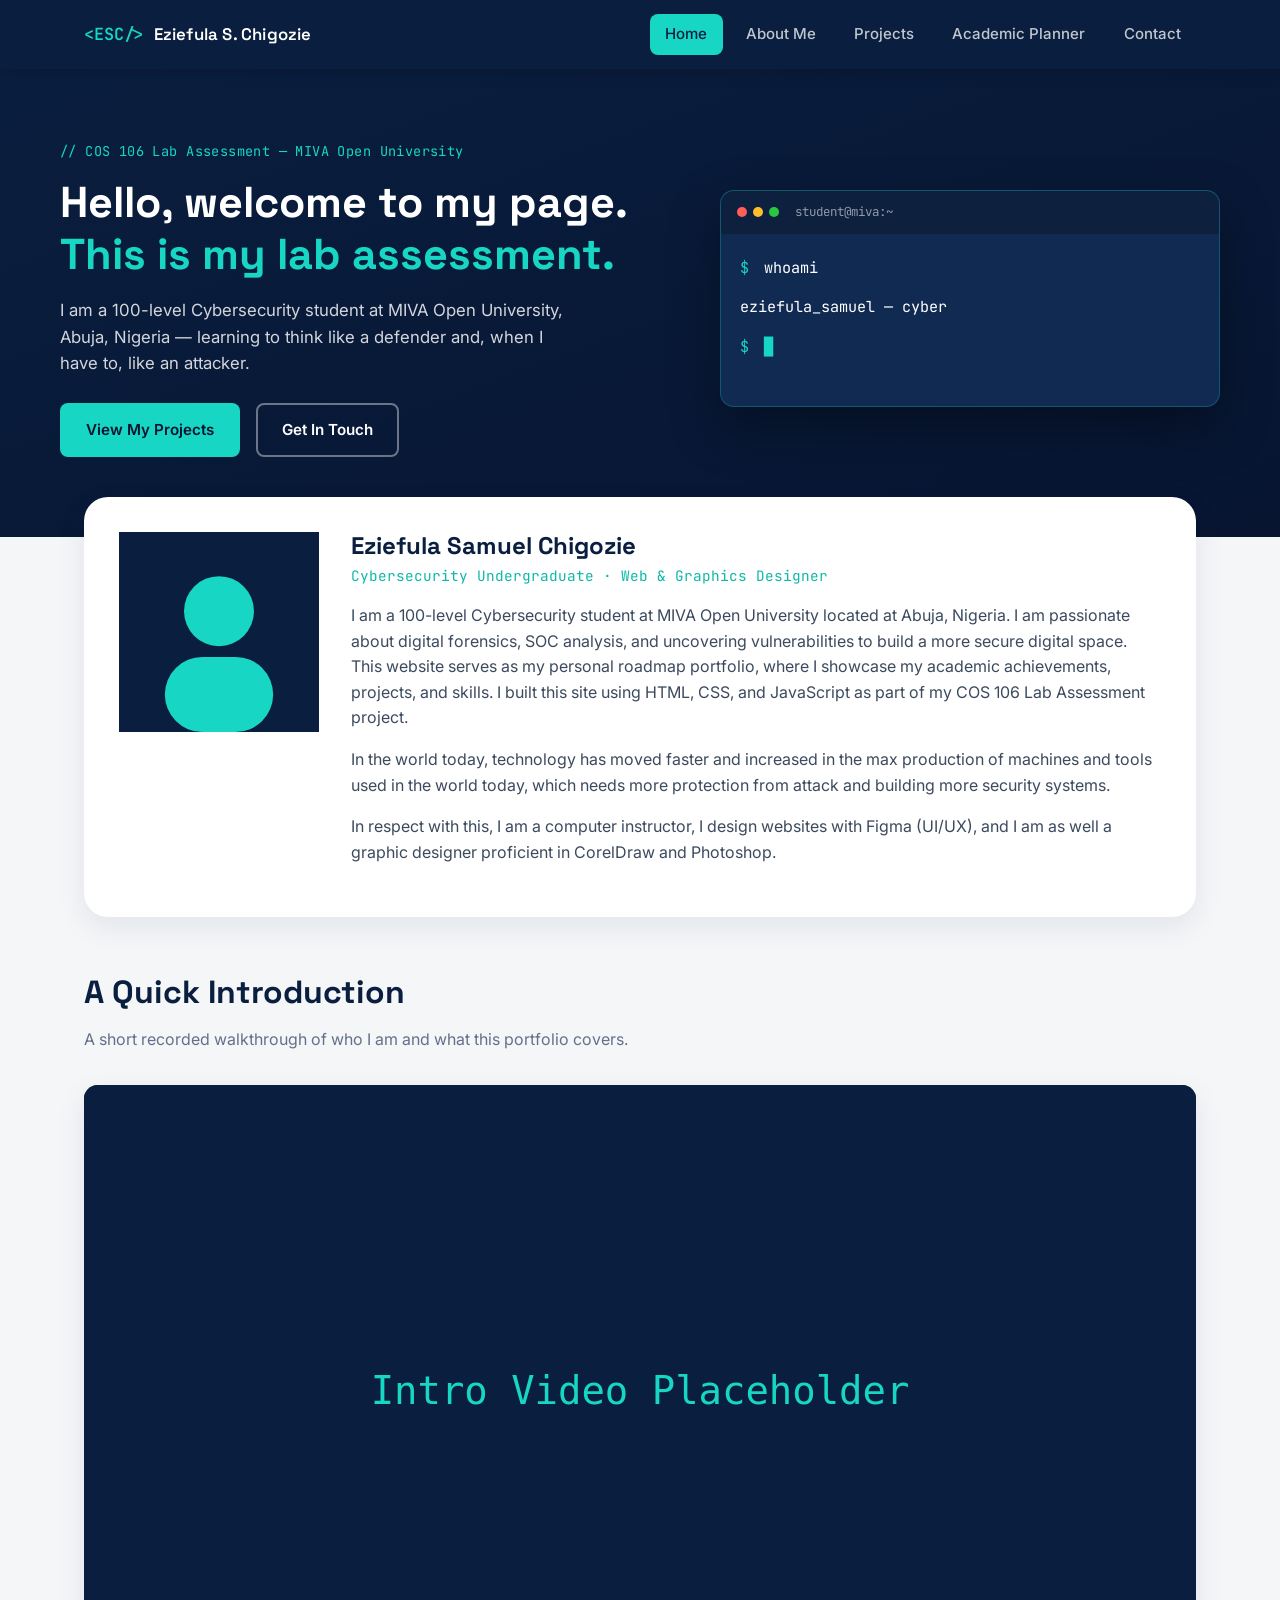
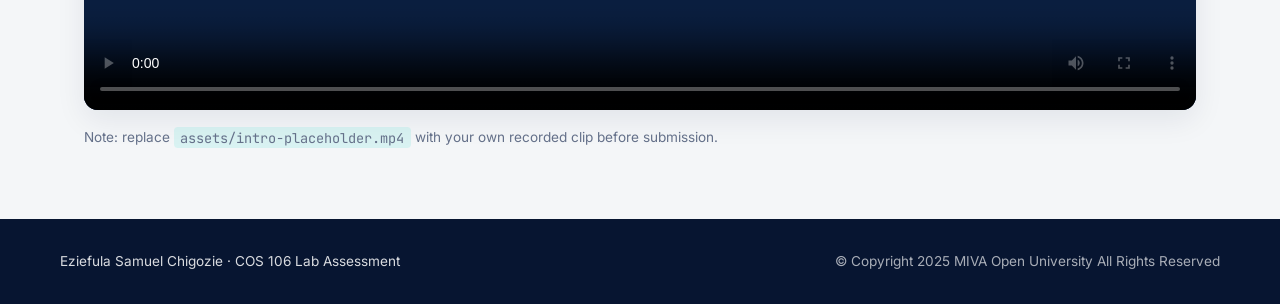
==== commit ed36cb99: "Change profile photo source in index.html Updated profile photo source to a new image path." ====
--- a/index.html
+++ b/index.html
@@ -70,7 +70,7 @@
     <section class="section profile-section">
       <div class="profile-card">
         <img
-          class="profile-photo"
+          class="Sammy/sammy.png"
           src="data:image/svg+xml;charset=UTF-8,%3Csvg xmlns='http://www.w3.org/2000/svg' width='240' height='240'%3E%3Crect width='240' height='240' fill='%230A1E3F'/%3E%3Ccircle cx='120' cy='95' r='42' fill='%2317D7C4'/%3E%3Crect x='55' y='150' width='130' height='90' rx='45' fill='%2317D7C4'/%3E%3C/svg%3E"
           alt="Profile placeholder photograph of Eziefula Samuel Chigozie">
         <div class="profile-text">
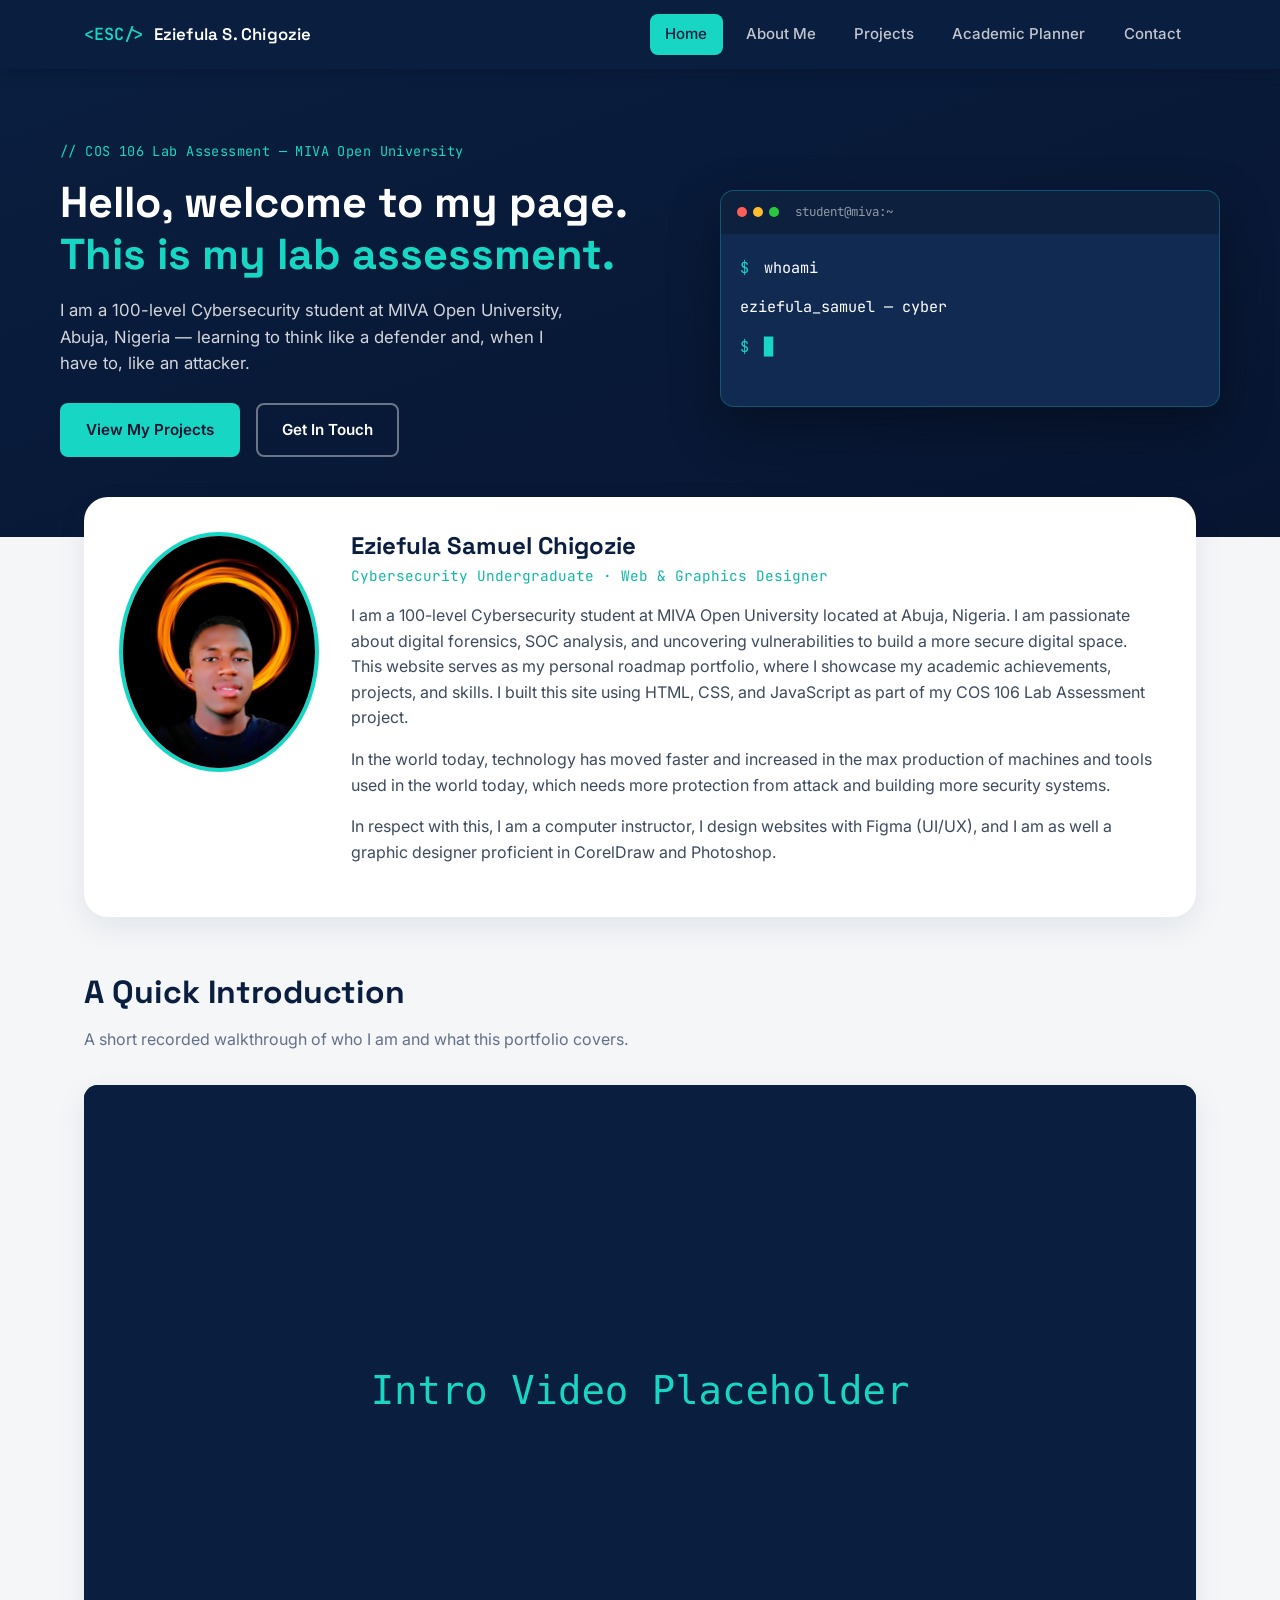
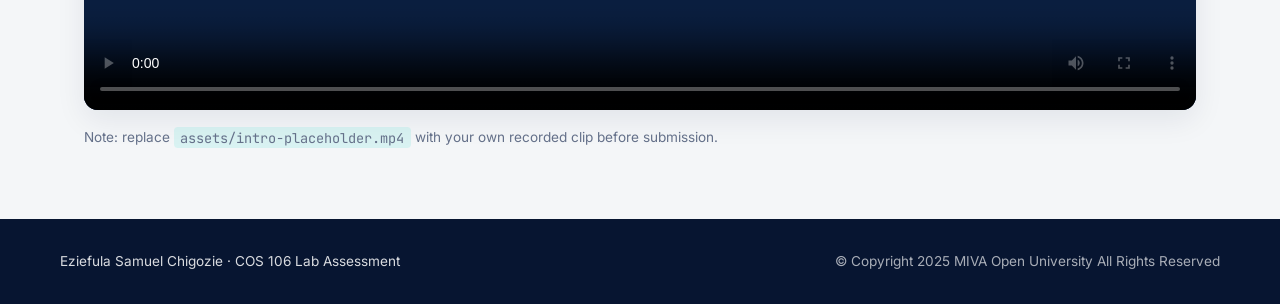
==== commit 7f9b14c1: "Fix image source and class for profile photo" ====
--- a/index.html
+++ b/index.html
@@ -70,8 +70,8 @@
     <section class="section profile-section">
       <div class="profile-card">
         <img
-          class="Sammy/sammy.png"
-          src="data:image/svg+xml;charset=UTF-8,%3Csvg xmlns='http://www.w3.org/2000/svg' width='240' height='240'%3E%3Crect width='240' height='240' fill='%230A1E3F'/%3E%3Ccircle cx='120' cy='95' r='42' fill='%2317D7C4'/%3E%3Crect x='55' y='150' width='130' height='90' rx='45' fill='%2317D7C4'/%3E%3C/svg%3E"
+          class="profile-photo"
+          src="Sammy/sammy.png" charset=UTF-8,%3Csvg xmlns='http://www.w3.org/2000/svg' width='240' height='240'%3E%3Crect width='240' height='240' fill='%230A1E3F'/%3E%3Ccircle cx='120' cy='95' r='42' fill='%2317D7C4'/%3E%3Crect x='55' y='150' width='130' height='90' rx='45' fill='%2317D7C4'/%3E%3C/svg%3E"
           alt="Profile placeholder photograph of Eziefula Samuel Chigozie">
         <div class="profile-text">
           <h2>Eziefula Samuel Chigozie</h2>
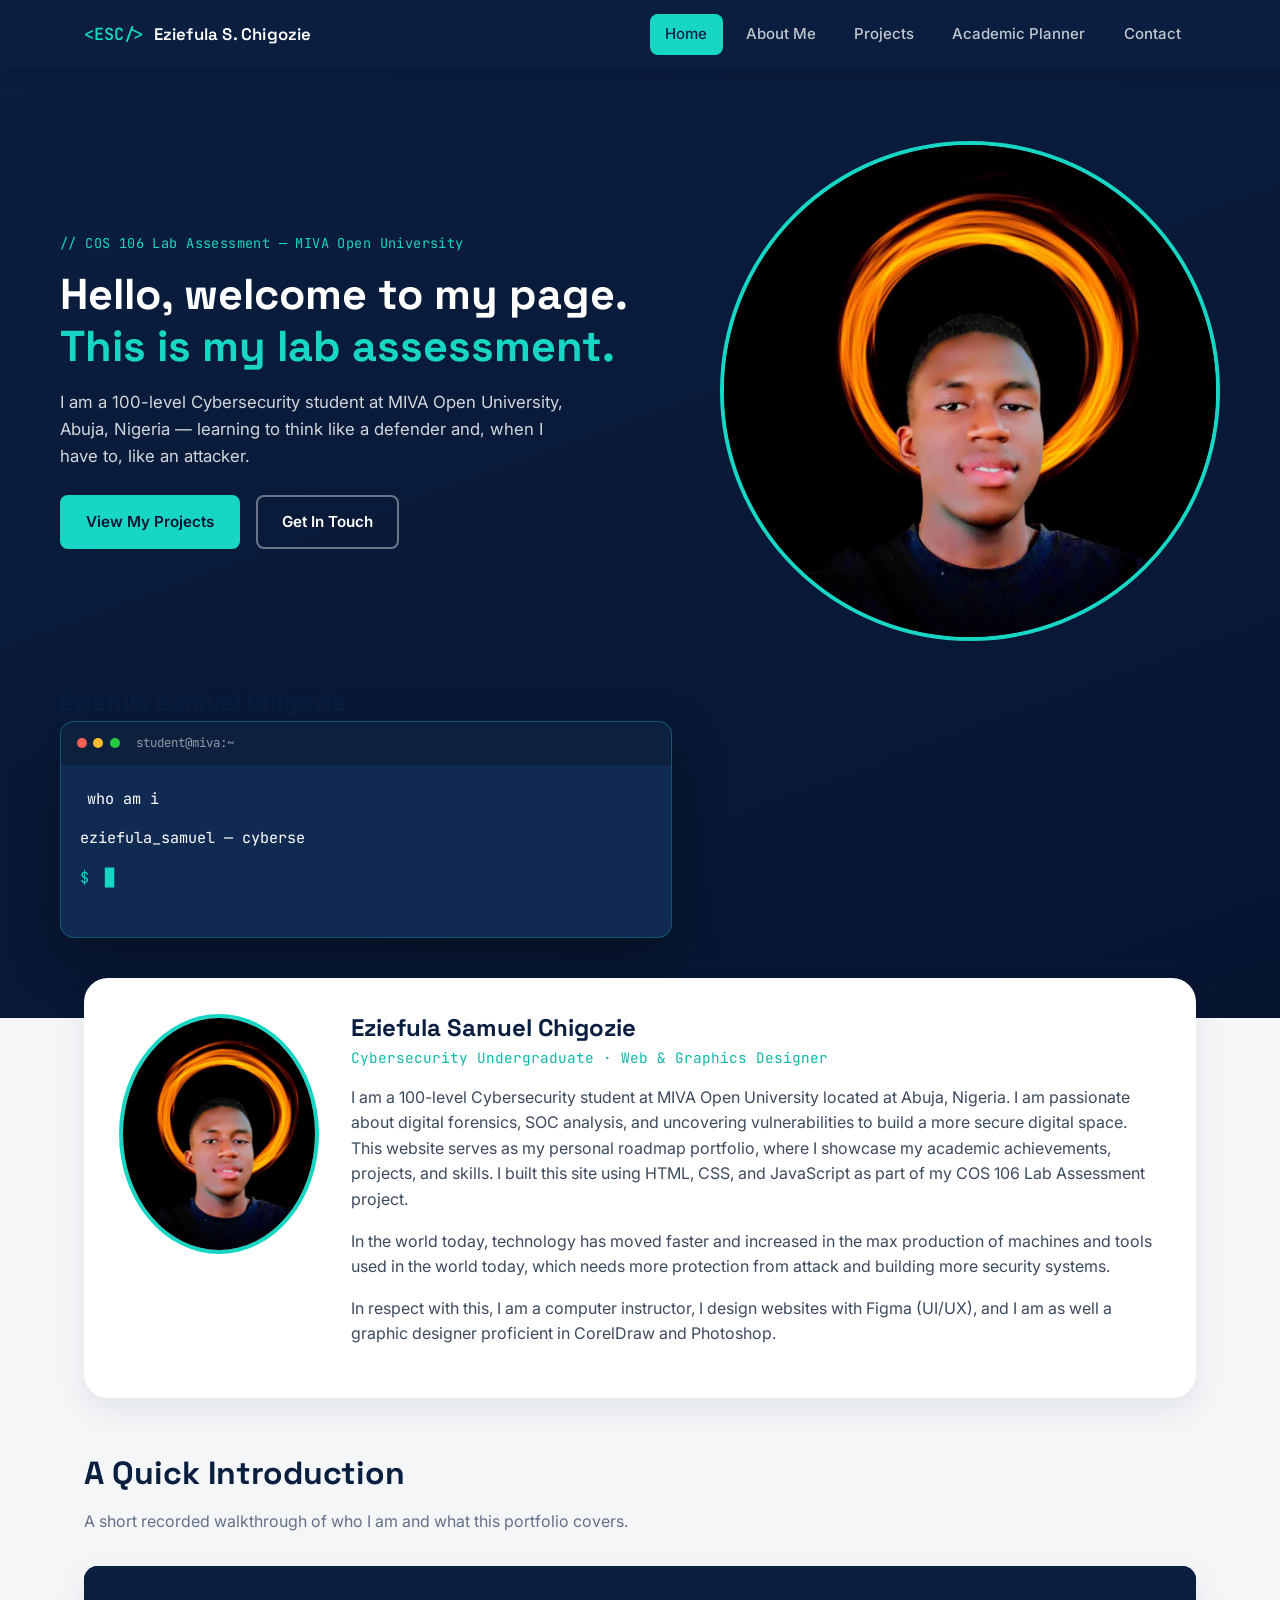
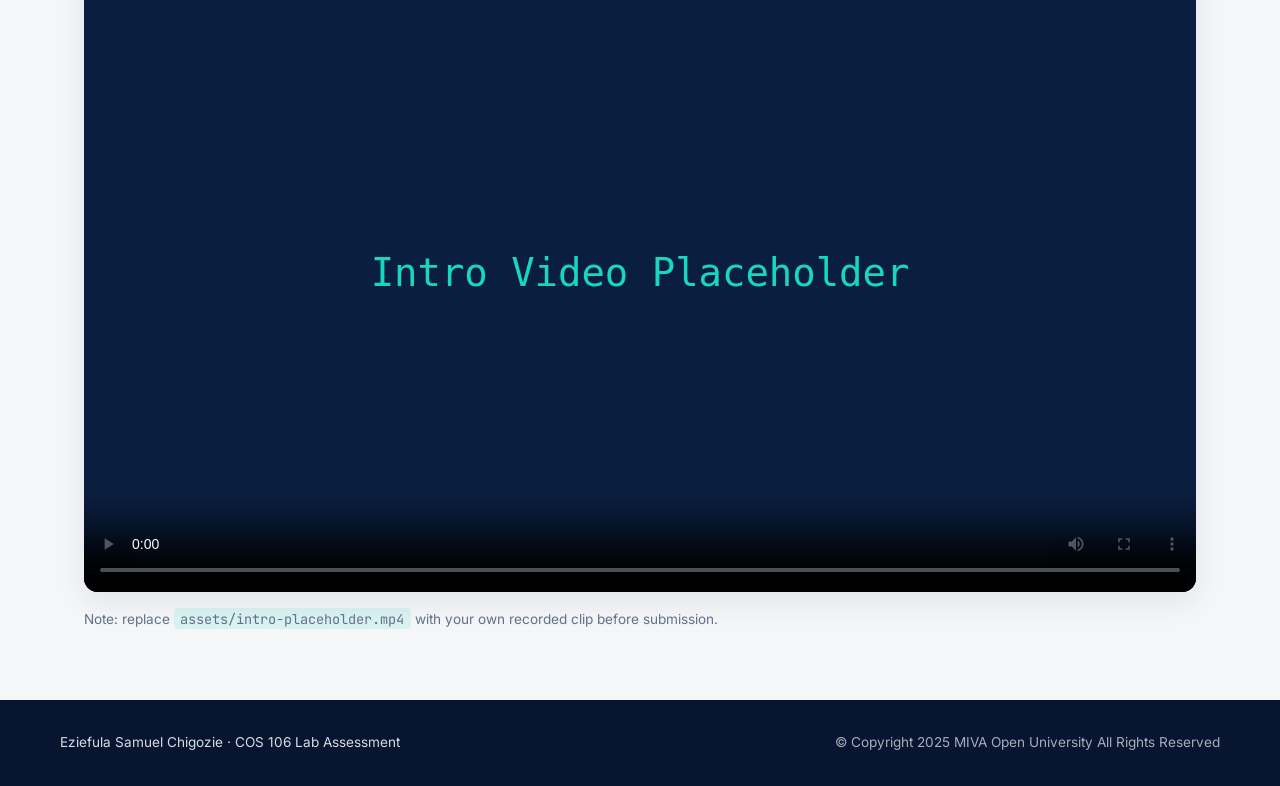
==== commit 15ac638a: "Change terminal prompt from 'whoami' to 'who am i' Updated terminal prompt text for clarity." ====
--- a/index.html
+++ b/index.html
@@ -51,14 +51,19 @@
             <a href="contact.html" class="btn btn-ghost">Get In Touch</a>
           </div>
         </div>
-
+<img
+          class="profile-photo"
+          src="Sammy/sammy.png"
+          alt="Photograph of Eziefula Samuel Chigozie"> 
+        <div class="profile-text">
+          <h2>Eziefula Samuel Chigozie</h2>
         <div class="hero-terminal" aria-hidden="true">
           <div class="terminal-bar">
             <span class="dot dot-red"></span><span class="dot dot-amber"></span><span class="dot dot-green"></span>
             <span class="terminal-title">student@miva:~</span>
           </div>
           <div class="terminal-body">
-            <p><span class="prompt">$</span> whoami</p>
+            <p><span class="prompt"> </span> who am i</p>
             <p class="type-line" id="typeLine"></p>
             <p><span class="prompt">$</span> <span class="cursor-blink">&#9608;</span></p>
           </div>
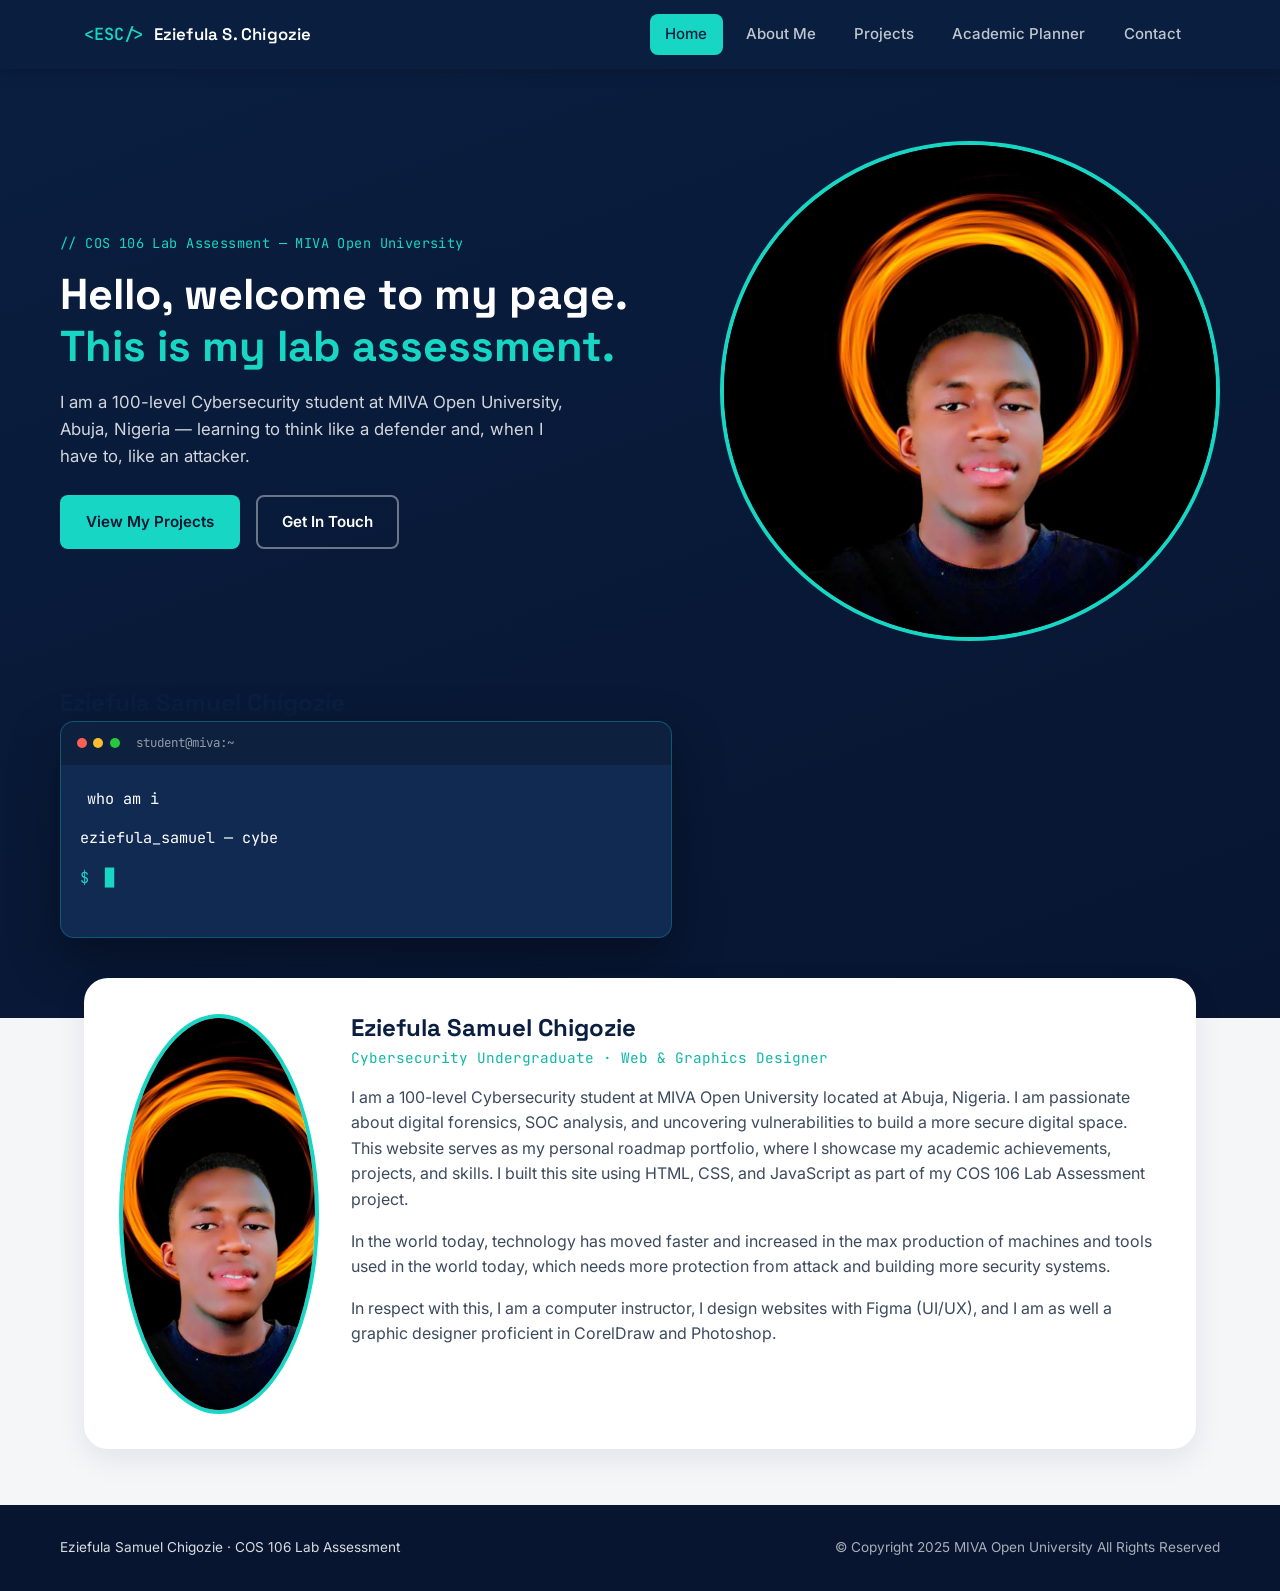
==== commit 69a0f43b: "Remove introduction video section from index.html Removed the media section containing the introduct" ====
--- a/index.html
+++ b/index.html
@@ -76,7 +76,7 @@
       <div class="profile-card">
         <img
           class="profile-photo"
-          src="Sammy/sammy.png" charset=UTF-8,%3Csvg xmlns='http://www.w3.org/2000/svg' width='240' height='240'%3E%3Crect width='240' height='240' fill='%230A1E3F'/%3E%3Ccircle cx='120' cy='95' r='42' fill='%2317D7C4'/%3E%3Crect x='55' y='150' width='130' height='90' rx='45' fill='%2317D7C4'/%3E%3C/svg%3E"
+          src="Sammy/sammy.png" charset=UTF-8,%3Csvg xmlns='http://www.w3.org/2000/svg' width='500' height='400'%3E%3Crect width='240' height='240' fill='%230A1E3F'/%3E%3Ccircle cx='120' cy='95' r='42' fill='%2317D7C4'/%3E%3Crect x='55' y='150' width='130' height='90' rx='45' fill='%2317D7C4'/%3E%3C/svg%3E"
           alt="Profile placeholder photograph of Eziefula Samuel Chigozie">
         <div class="profile-text">
           <h2>Eziefula Samuel Chigozie</h2>
@@ -100,17 +100,7 @@
         </div>
       </div>
     </section>
-
-    <section class="section media-section">
-      <h2 class="section-title">A Quick Introduction</h2>
-      <p class="section-subtitle">A short recorded walkthrough of who I am and what this portfolio covers.</p>
-      <div class="media-wrap">
-        <video controls poster="data:image/svg+xml;charset=UTF-8,%3Csvg xmlns='http://www.w3.org/2000/svg' width='800' height='450'%3E%3Crect width='800' height='450' fill='%230A1E3F'/%3E%3Ctext x='400' y='230' fill='%2317D7C4' font-size='28' font-family='monospace' text-anchor='middle'%3EIntro Video Placeholder%3C/text%3E%3C/svg%3E">
-          <source src="assets/intro-placeholder.mp4" type="video/mp4">
-          Your browser does not support the video element. Here is a
-          <a href="assets/intro-placeholder.mp4">link to the video</a> instead.
         </video>
-        <p class="media-caption">Note: replace <code>assets/intro-placeholder.mp4</code> with your own recorded clip before submission.</p>
       </div>
     </section>
 
